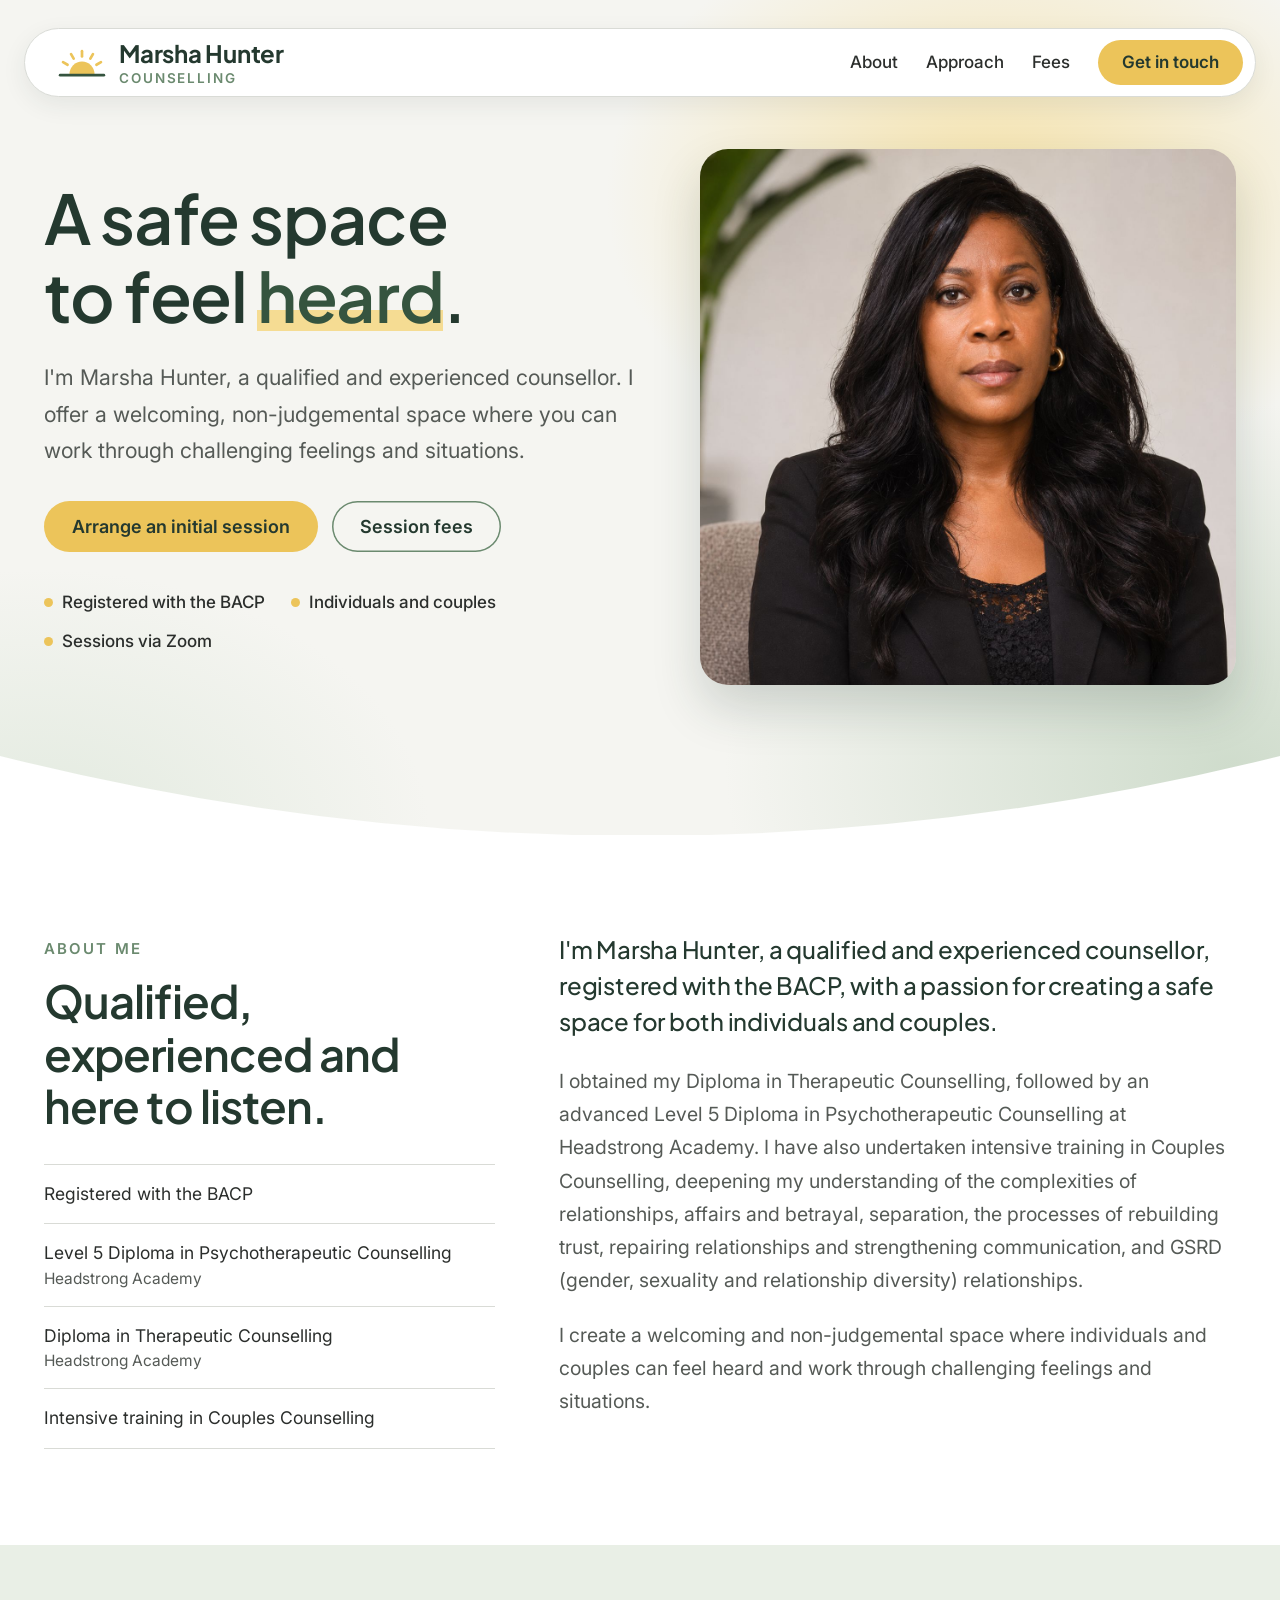
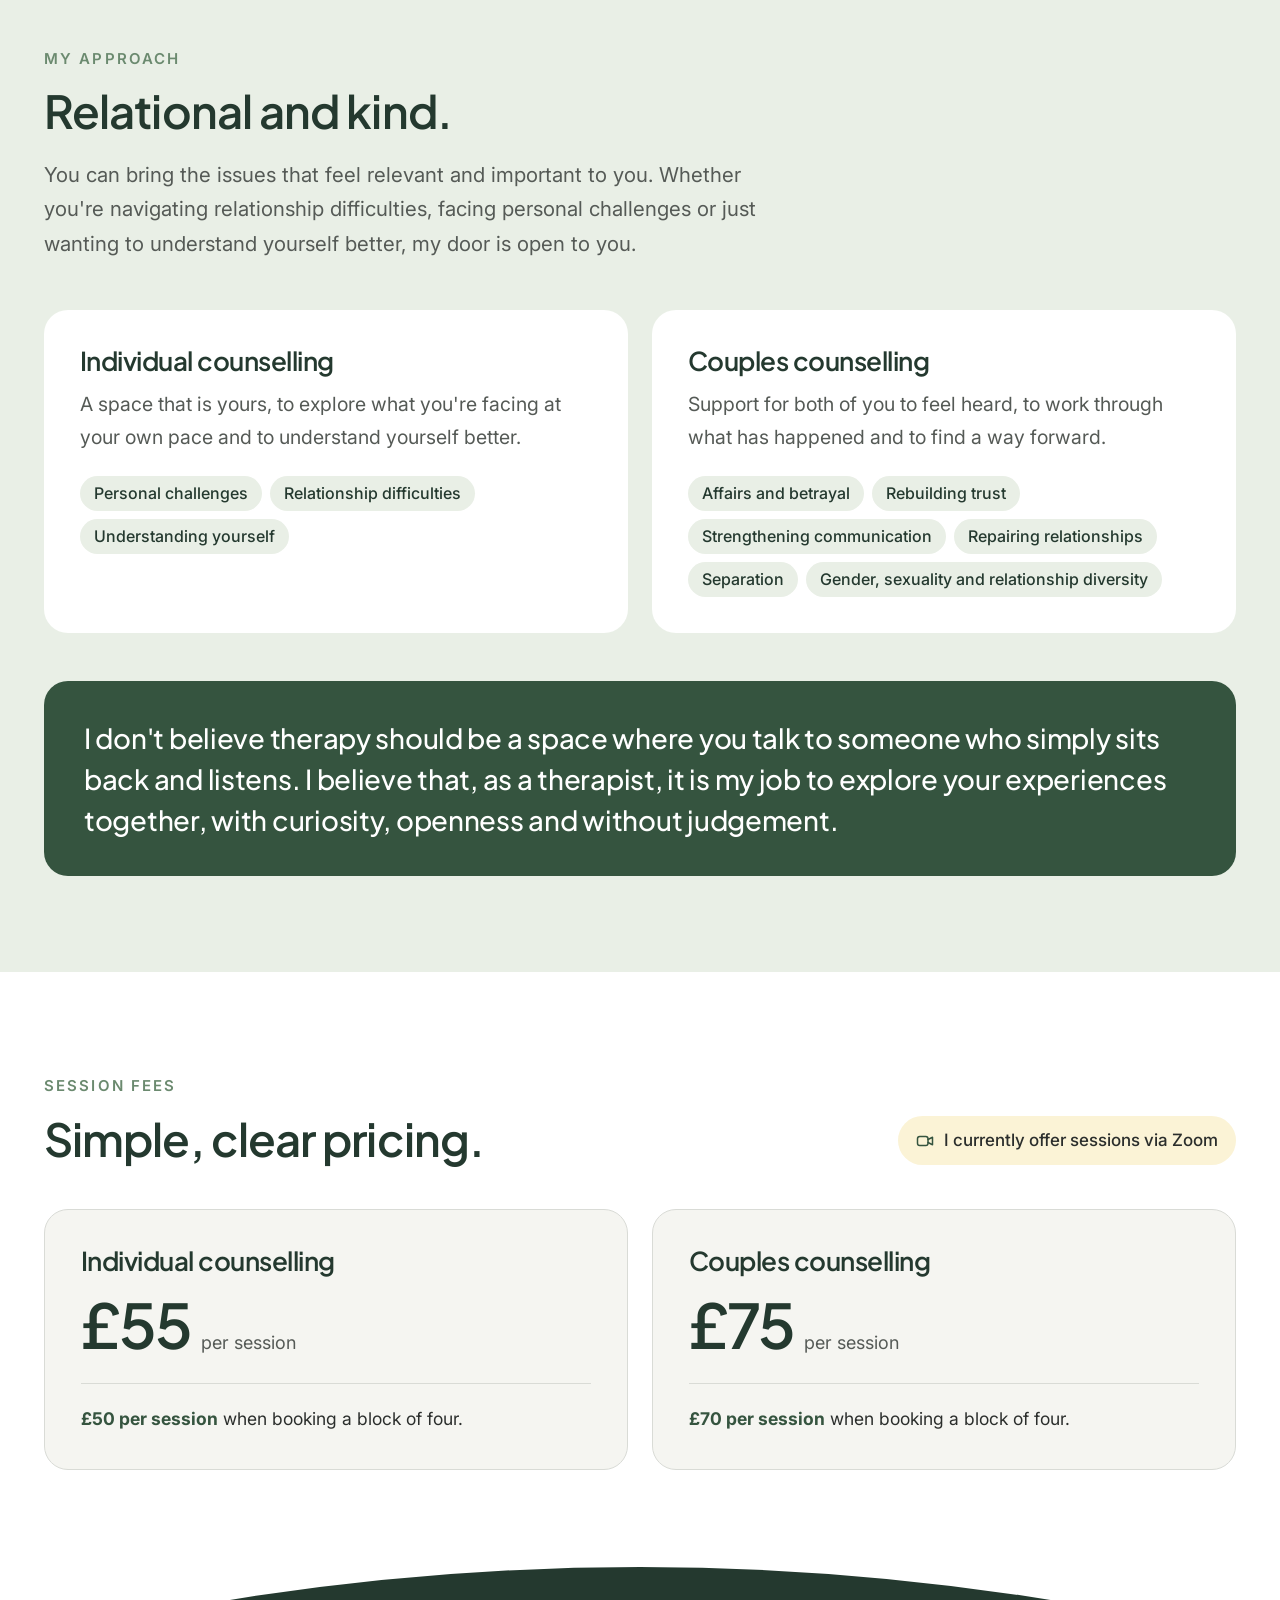
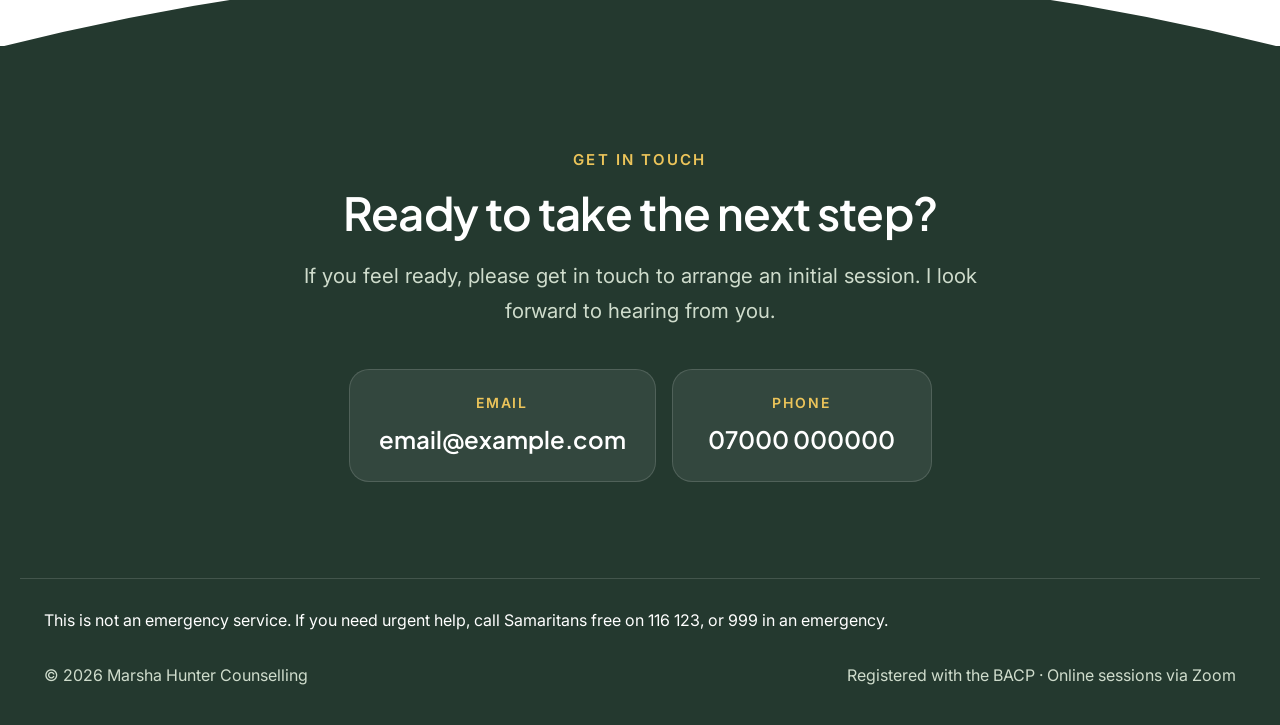
==== preview.html @ 19685a99 "Marsha Hunter Counselling landing page WordPress theme plus a static preview (index.html) for sharin" ====
<!doctype html>
<html lang="en-GB">
<head>
<meta charset="utf-8">
<meta name="viewport" content="width=device-width, initial-scale=1">
<meta name="description" content="Marsha Hunter is a BACP-registered counsellor offering online counselling for individuals and couples via Zoom.">
<title>Marsha Hunter Counselling</title>
<link rel="stylesheet" href="https://fonts.googleapis.com/css2?family=Plus+Jakarta+Sans:wght@500;600;700&family=Inter:wght@400;500;600&display=swap">
<link rel="icon" href="theme/images/favicon.svg">
<link rel="stylesheet" href="theme/style.css">
</head>
<body>
<a class="skip" href="#main">Skip to content</a>

<header class="site-header">
  <div class="wrap">
    <a class="brand" href="#top" id="top">
      <svg class="brand-mark" viewBox="0 0 48 32" aria-hidden="true" focusable="false">
        <g stroke="#ecc45a" stroke-width="2.6" stroke-linecap="round">
          <path d="M24 10 V5"/>
          <path d="M32 12.1 L34.5 7.8"/>
          <path d="M16 12.1 L13.5 7.8"/>
          <path d="M37.9 18 L42.2 15.5"/>
          <path d="M10.1 18 L5.8 15.5"/>
        </g>
        <path d="M12 27 A12 12 0 0 1 36 27 Z" fill="#ecc45a"/>
        <path d="M3 28 H45" stroke="#35543f" stroke-width="2.6" stroke-linecap="round"/>
      </svg>
      <span class="brand-text">Marsha Hunter <span>Counselling</span></span>
    </a>
    <nav class="nav" aria-label="Main">
      <a href="#about">About</a>
      <a href="#approach">Approach</a>
      <a href="#fees">Fees</a>
      <a class="btn btn-primary nav-cta" href="#contact">Get in touch</a>
    </nav>
  </div>
</header>

<main id="main">

  <section class="hero">
    <div class="wrap">
      <div>
        <h1>A safe space to feel <em>heard</em>.</h1>
        <p class="hero-lead">I'm Marsha Hunter, a qualified and experienced counsellor. I offer a welcoming, non-judgemental space where you can work through challenging feelings and situations.</p>
        <div class="hero-actions">
          <a class="btn btn-primary" href="#contact">Arrange an initial session</a>
          <a class="btn btn-ghost" href="#fees">Session fees</a>
        </div>
        <ul class="hero-facts">
          <li>Registered with the BACP</li>
          <li>Individuals and couples</li>
          <li>Sessions via Zoom</li>
        </ul>
      </div>

      <div class="hero-art">
        <img src="theme/images/marsha-hunter.jpg" alt="Marsha Hunter, counsellor" width="1254" height="1254">
      </div>
    </div>
    <svg class="hero-curve" viewBox="0 0 100 100" preserveAspectRatio="none" aria-hidden="true" focusable="false"><path d="M0 0 Q 50 200 100 0 V100 H0 Z" fill="#ffffff"/></svg>
  </section>

  <section class="section section-white about" id="about">
    <div class="wrap">
      <div>
        <span class="eyebrow">About me</span>
        <h2>Qualified, experienced and here to listen.</h2>
        <ul class="credentials">
          <li>Registered with the BACP</li>
          <li>Level 5 Diploma in Psychotherapeutic Counselling <small>Headstrong Academy</small></li>
          <li>Diploma in Therapeutic Counselling <small>Headstrong Academy</small></li>
          <li>Intensive training in Couples Counselling</li>
        </ul>
      </div>
      <div class="about-body">
        <p>I'm Marsha Hunter, a qualified and experienced counsellor, registered with the BACP, with a passion for creating a safe space for both individuals and couples.</p>
        <p>I obtained my Diploma in Therapeutic Counselling, followed by an advanced Level 5 Diploma in Psychotherapeutic Counselling at Headstrong Academy. I have also undertaken intensive training in Couples Counselling, deepening my understanding of the complexities of relationships, affairs and betrayal, separation, the processes of rebuilding trust, repairing relationships and strengthening communication, and GSRD (gender, sexuality and relationship diversity) relationships.</p>
        <p>I create a welcoming and non-judgemental space where individuals and couples can feel heard and work through challenging feelings and situations.</p>
      </div>
    </div>
  </section>

  <section class="section section-green" id="approach">
    <div class="wrap">
      <div class="approach-head">
        <span class="eyebrow">My approach</span>
        <h2>Relational and kind.</h2>
        <p>You can bring the issues that feel relevant and important to you. Whether you're navigating relationship difficulties, facing personal challenges or just wanting to understand yourself better, my door is open to you.</p>
      </div>

      <div class="approach-grid">
        <article class="card">
          <h3>Individual counselling</h3>
          <p>A space that is yours, to explore what you're facing at your own pace and to understand yourself better.</p>
          <ul class="tags">
            <li>Personal challenges</li>
            <li>Relationship difficulties</li>
            <li>Understanding yourself</li>
          </ul>
        </article>
        <article class="card">
          <h3>Couples counselling</h3>
          <p>Support for both of you to feel heard, to work through what has happened and to find a way forward.</p>
          <ul class="tags">
            <li>Affairs and betrayal</li>
            <li>Rebuilding trust</li>
            <li>Strengthening communication</li>
            <li>Repairing relationships</li>
            <li>Separation</li>
            <li>Gender, sexuality and relationship diversity</li>
          </ul>
        </article>
      </div>

      <blockquote class="pull">
        I don't believe therapy should be a space where you talk to someone who simply sits back and listens. I believe that, as a therapist, it is my job to explore your experiences together, with curiosity, openness and without judgement.
      </blockquote>
    </div>
  </section>

  <section class="section section-white" id="fees">
    <div class="wrap">
      <div class="fees-head">
        <div>
          <span class="eyebrow">Session fees</span>
          <h2>Simple, clear pricing.</h2>
        </div>
        <p class="zoom-note">
          <svg width="18" height="18" viewBox="0 0 24 24" fill="none" stroke="#35543f" stroke-width="2" stroke-linecap="round" stroke-linejoin="round" aria-hidden="true"><rect x="2" y="6" width="14" height="12" rx="3"/><path d="m16 10 6-3v10l-6-3"/></svg>
          I currently offer sessions via Zoom
        </p>
      </div>

      <div class="fees-grid">
        <div class="fee">
          <h3>Individual counselling</h3>
          <p class="fee-price"><strong>£55</strong> per session</p>
          <p class="fee-block"><strong>£50 per session</strong> when booking a block of four.</p>
        </div>
        <div class="fee">
          <h3>Couples counselling</h3>
          <p class="fee-price"><strong>£75</strong> per session</p>
          <p class="fee-block"><strong>£70 per session</strong> when booking a block of four.</p>
        </div>
      </div>
    </div>
  </section>

  <section class="section contact" id="contact">
    <svg class="contact-curve" viewBox="0 0 100 100" preserveAspectRatio="none" aria-hidden="true" focusable="false"><path d="M0 100 Q 50 -100 100 100 Z" fill="#24392f"/></svg>
    <div class="wrap">
      <span class="eyebrow">Get in touch</span>
      <h2>Ready to take the next step?</h2>
      <p class="contact-lead">If you feel ready, please get in touch to arrange an initial session. I look forward to hearing from you.</p>
      <div class="contact-links">
        <a class="contact-link" href="mailto:email@example.com">
          <small>Email</small>
          <span>email@example.com</span>
        </a>
        <a class="contact-link" href="tel:07000000000">
          <small>Phone</small>
          <span>07000 000000</span>
        </a>
      </div>
    </div>
  </section>

</main>

<footer class="site-footer">
  <div class="wrap">
    <p class="crisis">This is not an emergency service. If you need urgent help, call Samaritans free on 116 123, or 999 in an emergency.</p>
    <p>&copy; 2026 Marsha Hunter Counselling</p>
    <p>Registered with the BACP &middot; Online sessions via Zoom</p>
  </div>
</footer>
</body>
</html>
---- theme/style.css ----
/*
Theme Name: Marsha Hunter Counselling
Description: Single landing page for Marsha Hunter Counselling.
Version: 1.0
Requires at least: 5.8
Text Domain: marsha-hunter
*/

:root {
  --green-900: #24392f;
  --green-700: #35543f;
  --green-500: #6b8a6f;
  --green-200: #cfdccc;
  --green-100: #e9efe6;
  --grey-900: #2b2e2c;
  --grey-700: #555a56;
  --grey-300: #d9dbd6;
  --grey-100: #f5f5f1;
  --yellow-500: #ecc45a;
  --yellow-300: #f5dc93;
  --yellow-100: #fbf3d6;
  --white: #ffffff;
  --serif: "Plus Jakarta Sans", -apple-system, BlinkMacSystemFont, "Segoe UI", Helvetica, Arial, sans-serif;
  --sans: "Inter", -apple-system, BlinkMacSystemFont, "Segoe UI", Roboto, Helvetica, Arial, sans-serif;
  --wrap: 1240px;
}

*, *::before, *::after { box-sizing: border-box; }

html { scroll-behavior: smooth; -webkit-text-size-adjust: 100%; }

body {
  margin: 0;
  font-family: var(--sans);
  font-size: 19.5px;
  line-height: 1.7;
  color: var(--grey-700);
  background: var(--grey-100);
  -webkit-font-smoothing: antialiased;
}

h1, h2, h3 {
  font-family: var(--serif);
  font-weight: 600;
  color: var(--green-900);
  line-height: 1.15;
  margin: 0;
  letter-spacing: -0.02em;
  text-wrap: balance;
}

p { margin: 0 0 1.1em; }
p:last-child { margin-bottom: 0; }
a { color: var(--green-700); }

.wrap {
  width: 100%;
  max-width: var(--wrap);
  margin: 0 auto;
  padding-inline: 24px;
}

.eyebrow {
  display: inline-block;
  font-size: 15px;
  font-weight: 600;
  letter-spacing: 0.14em;
  text-transform: uppercase;
  color: var(--green-500);
  margin-bottom: 14px;
}

.skip {
  position: absolute;
  left: -9999px;
}
.skip:focus {
  left: 16px;
  top: 16px;
  z-index: 10;
  background: var(--white);
  padding: 10px 16px;
  border-radius: 8px;
}

/* Buttons */
.btn {
  display: inline-block;
  padding: 15px 28px;
  border-radius: 999px;
  font-weight: 600;
  font-size: 18px;
  line-height: 1.2;
  text-decoration: none;
  transition: transform 0.15s ease, background-color 0.15s ease;
}
.btn:hover { transform: translateY(-1px); }
.btn-primary { background: var(--yellow-500); color: var(--green-900); }
.btn-primary:hover { background: var(--yellow-300); }
.btn-ghost {
  color: var(--green-900);
  box-shadow: inset 0 0 0 1.5px var(--green-500);
}
.btn-ghost:hover { background: var(--green-100); }

a:focus-visible, .btn:focus-visible {
  outline: 3px solid var(--yellow-500);
  outline-offset: 3px;
}

/* Header */
.site-header {
  position: sticky;
  top: 12px;
  z-index: 50;
  padding: 16px 24px 0;
}
.site-header .wrap {
  display: flex;
  align-items: center;
  justify-content: space-between;
  gap: 8px 32px;
  flex-wrap: wrap;
  padding: 10px 12px 10px 32px;
  background: var(--white);
  border: 1px solid var(--grey-300);
  border-radius: 999px;
  box-shadow: 0 8px 24px rgba(36, 57, 47, 0.08);
}
.brand {
  font-family: var(--serif);
  font-size: 24px;
  font-weight: 700;
  letter-spacing: -0.01em;
  color: var(--green-900);
  text-decoration: none;
  line-height: 1.2;
}
.brand {
  display: inline-flex;
  align-items: center;
  gap: 12px;
}
.brand-mark {
  flex: none;
  width: 50px;
  height: auto;
}
.brand-text { display: block; }
.brand-text span {
  display: block;
  font-family: var(--sans);
  font-size: 13.5px;
  font-weight: 600;
  letter-spacing: 0.14em;
  text-transform: uppercase;
  color: var(--green-500);
  margin-top: 2px;
}
.nav {
  display: flex;
  align-items: center;
  gap: 8px 28px;
  flex-wrap: wrap;
}
.nav a {
  font-size: 17px;
  font-weight: 500;
  color: var(--grey-900);
  text-decoration: none;
}
.nav .nav-cta {
  padding: 12px 24px;
  color: var(--green-900);
  font-weight: 600;
}
.nav .nav-cta:hover { color: var(--green-900); text-decoration: none; }
.nav a:hover { color: var(--green-700); text-decoration: underline; text-underline-offset: 5px; }

/* Hero */
.hero {
  position: relative;
  margin-top: -90px;
  padding-block: 154px 150px;
  background:
    radial-gradient(560px 420px at 78% 24%, rgba(245, 220, 147, 0.75), transparent 70%),
    radial-gradient(720px 520px at 96% 92%, var(--green-200), transparent 70%),
    radial-gradient(560px 380px at 3% 100%, #e2eadf, transparent 70%),
    var(--grey-100);
}
.hero-curve {
  position: absolute;
  left: 0;
  bottom: -1px;
  width: 100%;
  height: 80px;
  display: block;
}
.hero .wrap {
  display: grid;
  grid-template-columns: 1.05fr 0.95fr;
  gap: 64px;
  align-items: center;
}
.hero h1 { font-size: clamp(41px, 5.7vw, 68.5px); }
.hero h1 em {
  font-style: normal;
  color: var(--green-700);
  background: linear-gradient(transparent 68%, var(--yellow-300) 68%, var(--yellow-300) 92%, transparent 92%);
}
.hero-lead {
  font-size: 21.5px;
  max-width: 34em;
  margin-top: 24px;
}
.hero-actions {
  display: flex;
  flex-wrap: wrap;
  gap: 14px;
  margin-top: 32px;
}
.hero-facts {
  display: flex;
  flex-wrap: wrap;
  gap: 10px 26px;
  list-style: none;
  padding: 0;
  margin: 36px 0 0;
  font-size: 17px;
  font-weight: 500;
  color: var(--grey-900);
}
.hero-facts li { display: flex; align-items: center; gap: 9px; }
.hero-facts li::before {
  content: "";
  width: 9px;
  height: 9px;
  border-radius: 50%;
  background: var(--yellow-500);
  flex: none;
}

.hero-art {
  max-width: 560px;
  width: 100%;
  margin-inline: auto;
}
.hero-art img {
  display: block;
  width: 100%;
  height: auto;
  aspect-ratio: 1 / 1;
  object-fit: cover;
  border-radius: 28px;
  box-shadow: 0 24px 48px rgba(36, 57, 47, 0.18);
}

/* Sections */
.section { padding-block: 96px; }
.section h2 { font-size: clamp(32px, 3.8vw, 45.5px); }
.section-white { background: var(--white); }
.section-green { background: var(--green-100); }

/* About */
.about .wrap {
  display: grid;
  grid-template-columns: 0.8fr 1.2fr;
  gap: 64px;
  align-items: start;
}
.about-body p:first-child {
  font-family: var(--serif);
  font-size: 24px;
  font-weight: 500;
  line-height: 1.5;
  letter-spacing: -0.01em;
  color: var(--green-900);
}
.credentials {
  list-style: none;
  padding: 0;
  margin: 32px 0 0;
  border-top: 1px solid var(--grey-300);
}
.credentials li {
  padding: 16px 0;
  border-bottom: 1px solid var(--grey-300);
  font-size: 17.5px;
  line-height: 1.5;
  color: var(--grey-900);
}
.credentials small {
  display: block;
  font-size: 15.5px;
  color: var(--grey-700);
}

/* Approach */
.approach-head { max-width: 720px; }
.approach-head p { margin-top: 20px; font-size: 20.5px; }
.approach-grid {
  display: grid;
  grid-template-columns: 1fr 1fr;
  gap: 24px;
  margin-top: 48px;
}
.card {
  background: var(--white);
  border-radius: 24px;
  padding: 36px;
}
.card h3 { font-size: 26px; margin-bottom: 12px; }
.tags {
  display: flex;
  flex-wrap: wrap;
  gap: 8px;
  list-style: none;
  padding: 0;
  margin: 22px 0 0;
}
.tags li {
  font-size: 16px;
  font-weight: 500;
  line-height: 1.3;
  color: var(--green-900);
  background: var(--green-100);
  border-radius: 999px;
  padding: 7px 14px;
}
.pull {
  margin: 48px 0 0;
  padding: 36px 40px;
  border-radius: 24px;
  background: var(--green-700);
  color: var(--white);
  font-family: var(--serif);
  font-size: clamp(21.5px, 2.3vw, 27.5px);
  font-weight: 500;
  line-height: 1.5;
  letter-spacing: -0.01em;
}

/* Fees */
.fees-head {
  display: flex;
  justify-content: space-between;
  align-items: end;
  gap: 20px 40px;
  flex-wrap: wrap;
}
.zoom-note {
  display: inline-flex;
  align-items: center;
  gap: 10px;
  background: var(--yellow-100);
  color: var(--grey-900);
  border-radius: 999px;
  padding: 10px 18px;
  font-size: 17px;
  font-weight: 500;
  margin: 0;
}
.zoom-note svg { flex: none; }
.fees-grid {
  display: grid;
  grid-template-columns: 1fr 1fr;
  gap: 24px;
  margin-top: 44px;
}
.fee {
  border: 1px solid var(--grey-300);
  border-radius: 24px;
  padding: 36px;
  background: var(--grey-100);
}
.fee h3 { font-size: 26px; }
.fee-price {
  display: flex;
  align-items: baseline;
  gap: 10px;
  margin: 18px 0 0;
  color: var(--grey-700);
  font-size: 18px;
}
.fee-price strong {
  font-family: var(--serif);
  font-weight: 600;
  letter-spacing: -0.03em;
  font-size: 61.5px;
  line-height: 1;
  color: var(--green-900);
}
.fee-block {
  margin: 24px 0 0;
  padding-top: 20px;
  border-top: 1px solid var(--grey-300);
  font-size: 17.5px;
  color: var(--grey-900);
}
.fee-block strong { color: var(--green-700); }

/* Contact */
#fees { padding-bottom: 176px; }
.contact { position: relative; }
.contact-curve {
  position: absolute;
  left: 0;
  bottom: calc(100% - 1px);
  width: 100%;
  height: 80px;
  display: block;
}
.contact {
  background: var(--green-900);
  color: var(--green-200);
  text-align: center;
}
.contact .eyebrow { color: var(--yellow-500); }
.contact h2 { color: var(--white); }
.contact-lead {
  max-width: 36em;
  margin: 20px auto 0;
  font-size: 20.5px;
}
.contact-links {
  display: flex;
  justify-content: center;
  flex-wrap: wrap;
  gap: 16px;
  margin-top: 40px;
}
.contact-link {
  display: block;
  min-width: 260px;
  max-width: 100%;
  padding: 22px 30px;
  border-radius: 20px;
  background: rgba(255, 255, 255, 0.07);
  box-shadow: inset 0 0 0 1px rgba(255, 255, 255, 0.14);
  text-decoration: none;
  transition: background-color 0.15s ease;
}
.contact-link:hover { background: rgba(255, 255, 255, 0.12); }
.contact-link small {
  display: block;
  font-size: 14px;
  font-weight: 600;
  letter-spacing: 0.14em;
  text-transform: uppercase;
  color: var(--yellow-500);
}
.contact-link span {
  display: block;
  margin-top: 4px;
  font-family: var(--serif);
  font-size: 24px;
  font-weight: 600;
  color: var(--white);
  overflow-wrap: anywhere;
}

/* Footer */
.site-footer {
  background: var(--green-900);
  color: var(--green-200);
  font-size: 16px;
  padding-block: 0 36px;
}
.site-footer .wrap {
  display: flex;
  justify-content: space-between;
  flex-wrap: wrap;
  gap: 8px 24px;
  padding-top: 28px;
  border-top: 1px solid rgba(255, 255, 255, 0.14);
}
.site-footer p { margin: 0; }
.site-footer .crisis {
  flex-basis: 100%;
  padding-bottom: 20px;
  color: var(--white);
}

/* Responsive */
@media (max-width: 880px) {
  body { font-size: 18px; }
  .section { padding-block: 64px; }
  .hero { margin-top: 0; padding-block: 44px 96px; }
  .hero-curve { height: 44px; }
  #fees { padding-bottom: 108px; }
  .contact-curve { height: 44px; }
  .hero .wrap, .about .wrap { grid-template-columns: 1fr; gap: 40px; }
  .hero-art { max-width: 480px; }
  .hero {
    background:
      radial-gradient(420px 360px at 85% 62%, rgba(245, 220, 147, 0.75), transparent 70%),
      radial-gradient(460px 400px at 10% 100%, var(--green-200), transparent 70%),
      var(--grey-100);
  }
  .approach-grid, .fees-grid { grid-template-columns: 1fr; }
  .card, .fee { padding: 28px; }
  .pull { padding: 28px; }
  .about-body p:first-child { font-size: 21.5px; }
}

@media (max-width: 520px) {
  .site-header { padding-inline: 12px; }
  .site-header .wrap { border-radius: 28px; padding: 12px 22px 14px; }
  .nav { gap: 6px 20px; }
  .nav a { font-size: 16px; }
  .hero-actions .btn { width: 100%; text-align: center; }
  .contact-link { width: 100%; }
}

@media (prefers-reduced-motion: reduce) {
  html { scroll-behavior: auto; }
  .btn { transition: none; }
}
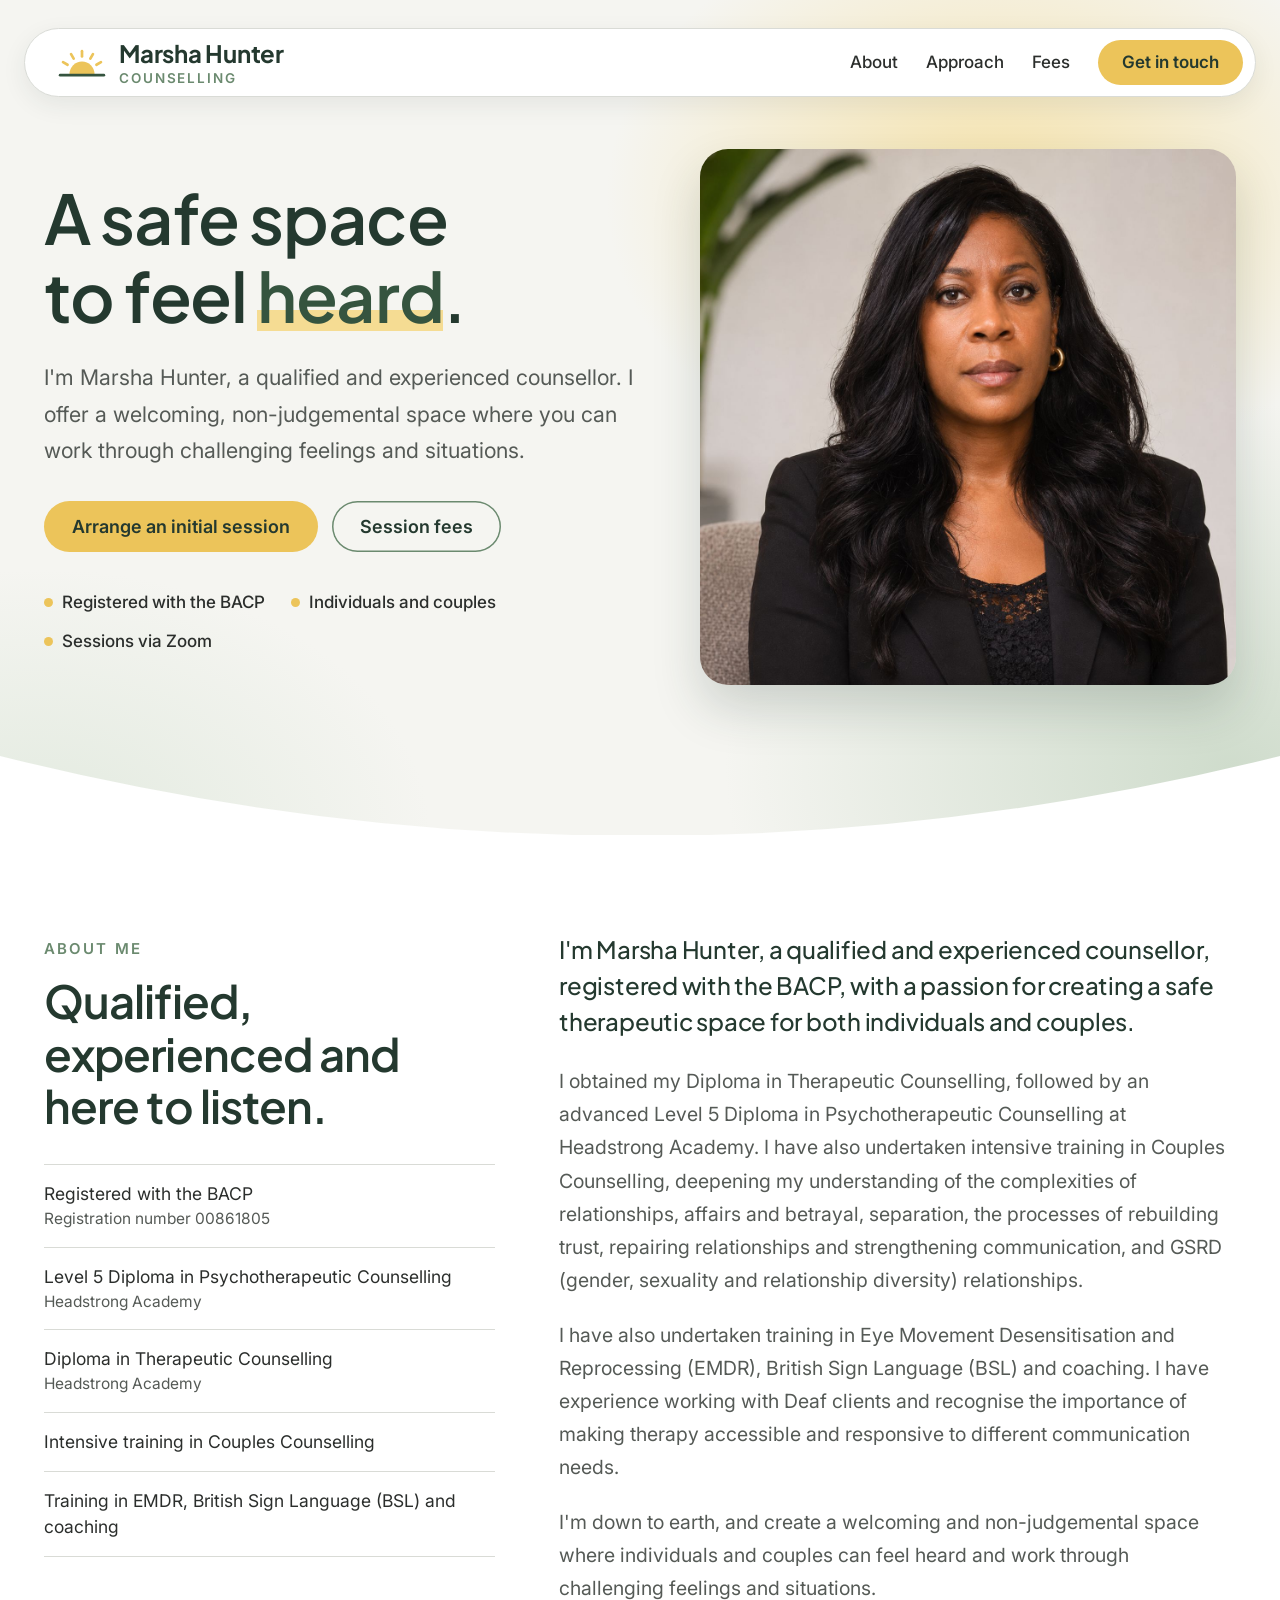
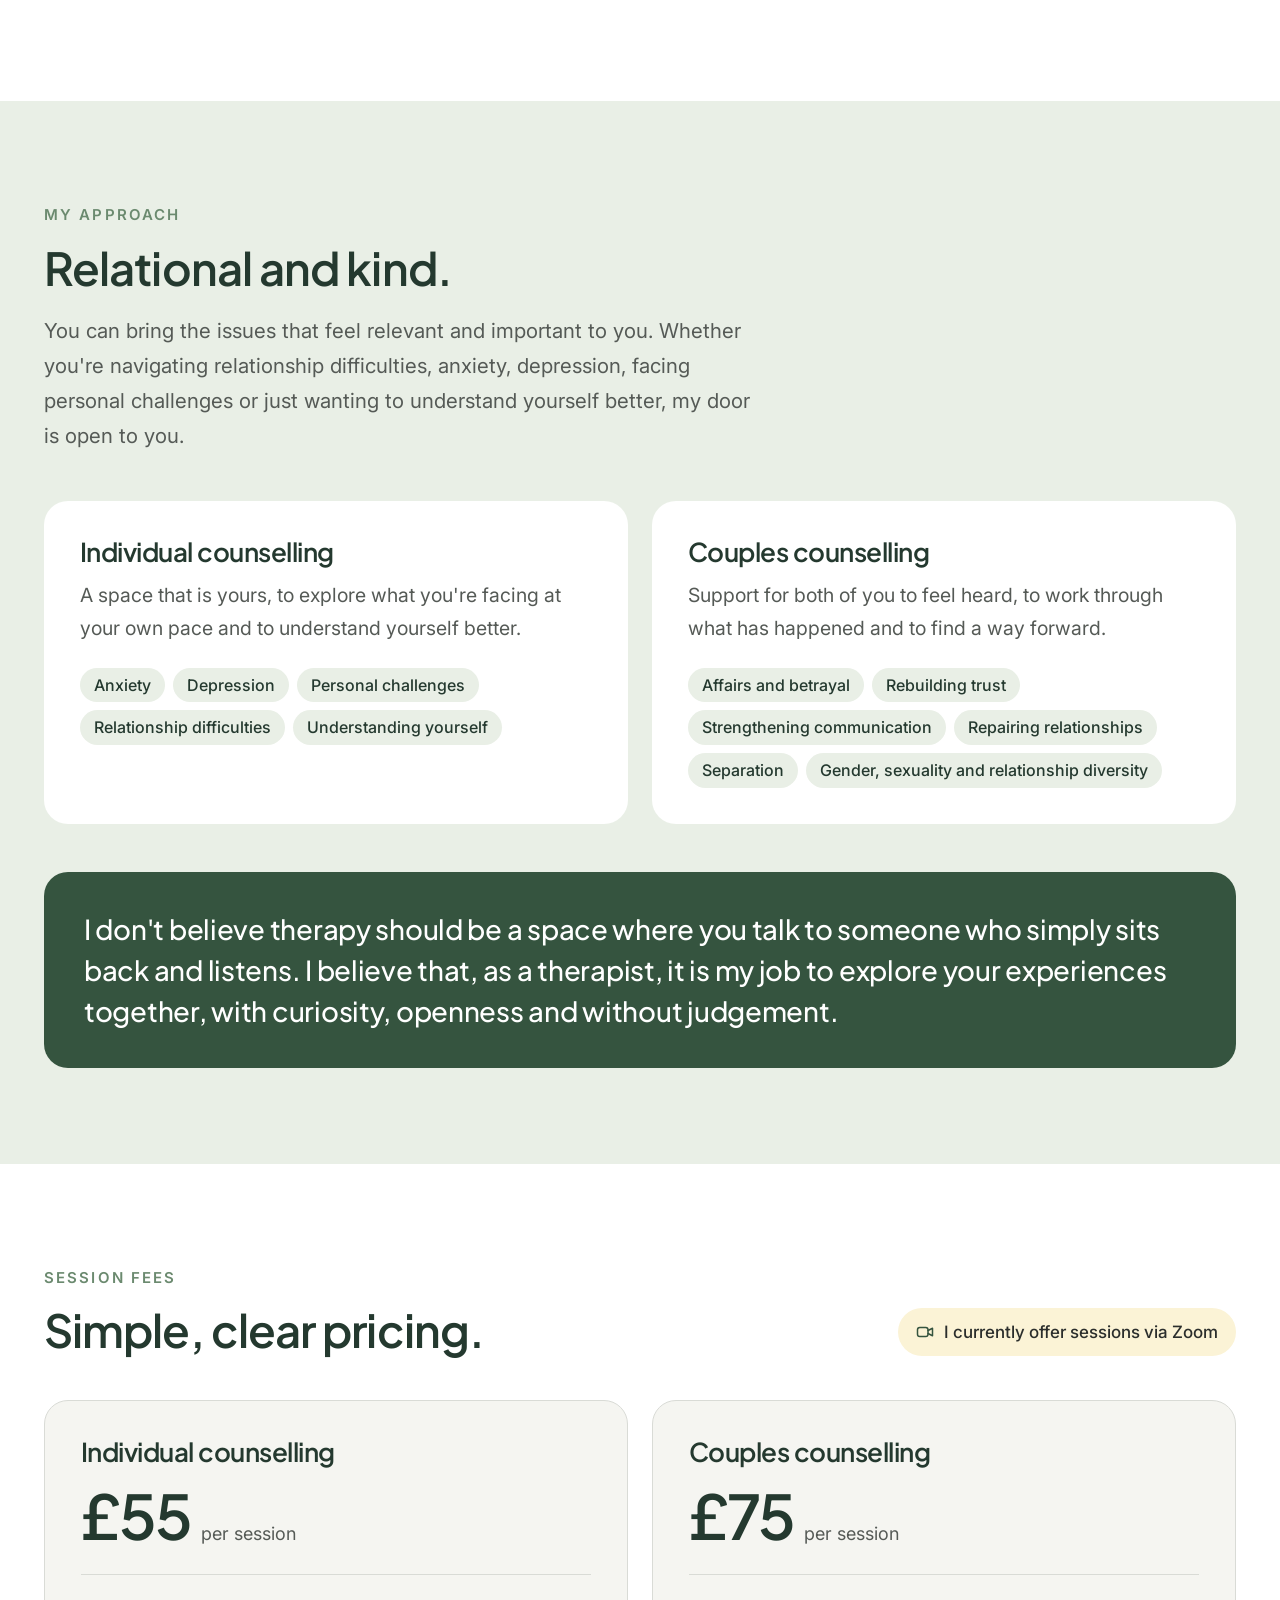
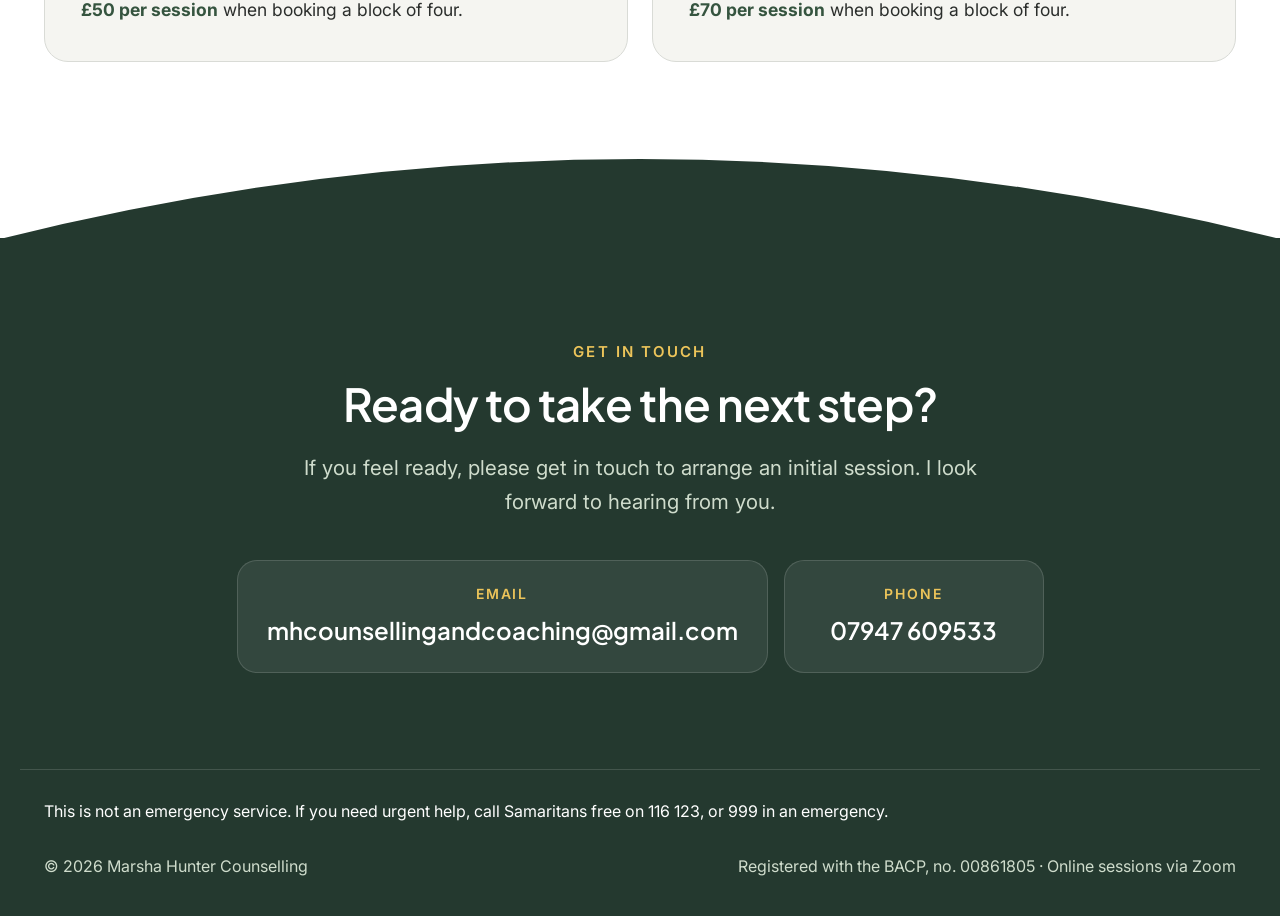
==== commit e64e46f0: "Update bio, add contact details and BACP number, compact phone navbar Co-Authored-By: Claude Fable 5" ====
--- a/preview.html
+++ b/preview.html
@@ -68,16 +68,18 @@
         <span class="eyebrow">About me</span>
         <h2>Qualified, experienced and here to listen.</h2>
         <ul class="credentials">
-          <li>Registered with the BACP</li>
+          <li>Registered with the BACP <small>Registration number 00861805</small></li>
           <li>Level 5 Diploma in Psychotherapeutic Counselling <small>Headstrong Academy</small></li>
           <li>Diploma in Therapeutic Counselling <small>Headstrong Academy</small></li>
           <li>Intensive training in Couples Counselling</li>
+          <li>Training in EMDR, British Sign Language (BSL) and coaching</li>
         </ul>
       </div>
       <div class="about-body">
-        <p>I'm Marsha Hunter, a qualified and experienced counsellor, registered with the BACP, with a passion for creating a safe space for both individuals and couples.</p>
+        <p>I'm Marsha Hunter, a qualified and experienced counsellor, registered with the BACP, with a passion for creating a safe therapeutic space for both individuals and couples.</p>
         <p>I obtained my Diploma in Therapeutic Counselling, followed by an advanced Level 5 Diploma in Psychotherapeutic Counselling at Headstrong Academy. I have also undertaken intensive training in Couples Counselling, deepening my understanding of the complexities of relationships, affairs and betrayal, separation, the processes of rebuilding trust, repairing relationships and strengthening communication, and GSRD (gender, sexuality and relationship diversity) relationships.</p>
-        <p>I create a welcoming and non-judgemental space where individuals and couples can feel heard and work through challenging feelings and situations.</p>
+        <p>I have also undertaken training in Eye Movement Desensitisation and Reprocessing (EMDR), British Sign Language (BSL) and coaching. I have experience working with Deaf clients and recognise the importance of making therapy accessible and responsive to different communication needs.</p>
+        <p>I'm down to earth, and create a welcoming and non-judgemental space where individuals and couples can feel heard and work through challenging feelings and situations.</p>
       </div>
     </div>
   </section>
@@ -87,7 +89,7 @@
       <div class="approach-head">
         <span class="eyebrow">My approach</span>
         <h2>Relational and kind.</h2>
-        <p>You can bring the issues that feel relevant and important to you. Whether you're navigating relationship difficulties, facing personal challenges or just wanting to understand yourself better, my door is open to you.</p>
+        <p>You can bring the issues that feel relevant and important to you. Whether you're navigating relationship difficulties, anxiety, depression, facing personal challenges or just wanting to understand yourself better, my door is open to you.</p>
       </div>
 
       <div class="approach-grid">
@@ -95,6 +97,8 @@
           <h3>Individual counselling</h3>
           <p>A space that is yours, to explore what you're facing at your own pace and to understand yourself better.</p>
           <ul class="tags">
+            <li>Anxiety</li>
+            <li>Depression</li>
             <li>Personal challenges</li>
             <li>Relationship difficulties</li>
             <li>Understanding yourself</li>
@@ -155,13 +159,13 @@
       <h2>Ready to take the next step?</h2>
       <p class="contact-lead">If you feel ready, please get in touch to arrange an initial session. I look forward to hearing from you.</p>
       <div class="contact-links">
-        <a class="contact-link" href="mailto:email@example.com">
+        <a class="contact-link" href="mailto:mhcounsellingandcoaching@gmail.com">
           <small>Email</small>
-          <span>email@example.com</span>
+          <span>mhcounsellingandcoaching@gmail.com</span>
         </a>
-        <a class="contact-link" href="tel:07000000000">
+        <a class="contact-link" href="tel:07947609533">
           <small>Phone</small>
-          <span>07000 000000</span>
+          <span>07947 609533</span>
         </a>
       </div>
     </div>
@@ -173,7 +177,7 @@
   <div class="wrap">
     <p class="crisis">This is not an emergency service. If you need urgent help, call Samaritans free on 116 123, or 999 in an emergency.</p>
     <p>&copy; 2026 Marsha Hunter Counselling</p>
-    <p>Registered with the BACP &middot; Online sessions via Zoom</p>
+    <p>Registered with the BACP, no. 00861805 &middot; Online sessions via Zoom</p>
   </div>
 </footer>
 </body>
--- a/theme/style.css
+++ b/theme/style.css
@@ -505,11 +505,15 @@
 
 @media (max-width: 520px) {
   .site-header { padding-inline: 12px; }
-  .site-header .wrap { border-radius: 28px; padding: 12px 22px 14px; }
-  .nav { gap: 6px 20px; }
-  .nav a { font-size: 16px; }
+  .site-header .wrap { flex-wrap: nowrap; gap: 8px; padding: 8px 8px 8px 16px; }
+  .nav a:not(.nav-cta) { display: none; }
+  .brand { gap: 8px; font-size: 19px; }
+  .brand-mark { width: 36px; }
+  .brand-text span { font-size: 10.5px; }
+  .nav .nav-cta { padding: 10px 14px; font-size: 14px; white-space: nowrap; }
   .hero-actions .btn { width: 100%; text-align: center; }
-  .contact-link { width: 100%; }
+  .contact-link { width: 100%; padding: 20px 14px; }
+  .contact-link span { font-size: min(4vw, 21px); overflow-wrap: normal; }
 }
 
 @media (prefers-reduced-motion: reduce) {
